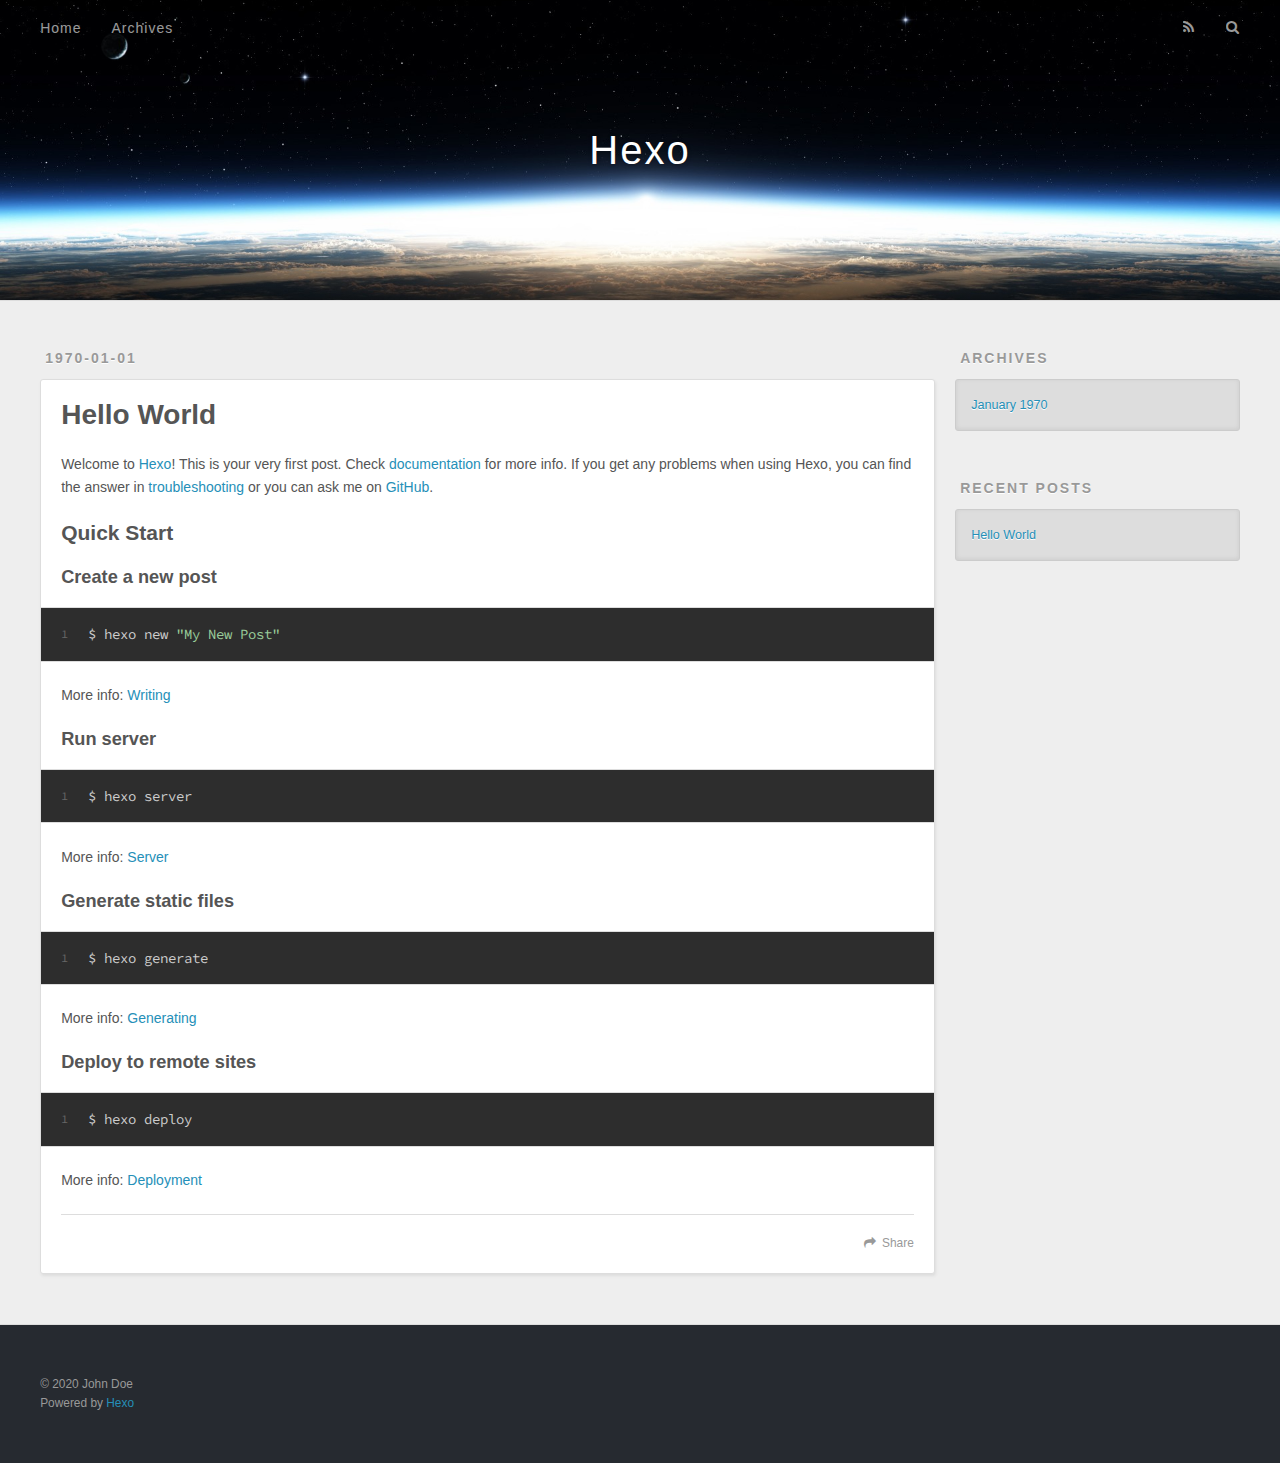
==== index.html @ 63b8f74a "Site updated: 2020-12-03 11:47:05" ====
<!DOCTYPE html>
<html>
<head>
  <meta charset="utf-8">
  

  
  <title>Hexo</title>
  <meta name="viewport" content="width=device-width, initial-scale=1, maximum-scale=1">
  <meta property="og:type" content="website">
<meta property="og:title" content="Hexo">
<meta property="og:url" content="http://example.com/index.html">
<meta property="og:site_name" content="Hexo">
<meta property="og:locale" content="en_US">
<meta property="article:author" content="John Doe">
<meta name="twitter:card" content="summary">
  
    <link rel="alternate" href="/atom.xml" title="Hexo" type="application/atom+xml">
  
  
    <link rel="icon" href="/favicon.png">
  
  
    <link href="//fonts.googleapis.com/css?family=Source+Code+Pro" rel="stylesheet" type="text/css">
  
  
<link rel="stylesheet" href="/css/style.css">

<meta name="generator" content="Hexo 5.2.0"></head>

<body>
  <div id="container">
    <div id="wrap">
      <header id="header">
  <div id="banner"></div>
  <div id="header-outer" class="outer">
    <div id="header-title" class="inner">
      <h1 id="logo-wrap">
        <a href="/" id="logo">Hexo</a>
      </h1>
      
    </div>
    <div id="header-inner" class="inner">
      <nav id="main-nav">
        <a id="main-nav-toggle" class="nav-icon"></a>
        
          <a class="main-nav-link" href="/">Home</a>
        
          <a class="main-nav-link" href="/archives">Archives</a>
        
      </nav>
      <nav id="sub-nav">
        
          <a id="nav-rss-link" class="nav-icon" href="/atom.xml" title="RSS Feed"></a>
        
        <a id="nav-search-btn" class="nav-icon" title="Search"></a>
      </nav>
      <div id="search-form-wrap">
        <form action="//google.com/search" method="get" accept-charset="UTF-8" class="search-form"><input type="search" name="q" class="search-form-input" placeholder="Search"><button type="submit" class="search-form-submit">&#xF002;</button><input type="hidden" name="sitesearch" value="http://example.com"></form>
      </div>
    </div>
  </div>
</header>
      <div class="outer">
        <section id="main">
  
    <article id="post-hello-world" class="article article-type-post" itemscope itemprop="blogPost">
  <div class="article-meta">
    <a href="/1970/01/01/hello-world/" class="article-date">
  <time datetime="1970-01-01T00:00:00.000Z" itemprop="datePublished">1970-01-01</time>
</a>
    
  </div>
  <div class="article-inner">
    
    
      <header class="article-header">
        
  
    <h1 itemprop="name">
      <a class="article-title" href="/1970/01/01/hello-world/">Hello World</a>
    </h1>
  

      </header>
    
    <div class="article-entry" itemprop="articleBody">
      
        <p>Welcome to <a target="_blank" rel="noopener" href="https://hexo.io/">Hexo</a>! This is your very first post. Check <a target="_blank" rel="noopener" href="https://hexo.io/docs/">documentation</a> for more info. If you get any problems when using Hexo, you can find the answer in <a target="_blank" rel="noopener" href="https://hexo.io/docs/troubleshooting.html">troubleshooting</a> or you can ask me on <a target="_blank" rel="noopener" href="https://github.com/hexojs/hexo/issues">GitHub</a>.</p>
<h2 id="Quick-Start"><a href="#Quick-Start" class="headerlink" title="Quick Start"></a>Quick Start</h2><h3 id="Create-a-new-post"><a href="#Create-a-new-post" class="headerlink" title="Create a new post"></a>Create a new post</h3><figure class="highlight bash"><table><tr><td class="gutter"><pre><span class="line">1</span><br></pre></td><td class="code"><pre><span class="line">$ hexo new <span class="string">&quot;My New Post&quot;</span></span><br></pre></td></tr></table></figure>

<p>More info: <a target="_blank" rel="noopener" href="https://hexo.io/docs/writing.html">Writing</a></p>
<h3 id="Run-server"><a href="#Run-server" class="headerlink" title="Run server"></a>Run server</h3><figure class="highlight bash"><table><tr><td class="gutter"><pre><span class="line">1</span><br></pre></td><td class="code"><pre><span class="line">$ hexo server</span><br></pre></td></tr></table></figure>

<p>More info: <a target="_blank" rel="noopener" href="https://hexo.io/docs/server.html">Server</a></p>
<h3 id="Generate-static-files"><a href="#Generate-static-files" class="headerlink" title="Generate static files"></a>Generate static files</h3><figure class="highlight bash"><table><tr><td class="gutter"><pre><span class="line">1</span><br></pre></td><td class="code"><pre><span class="line">$ hexo generate</span><br></pre></td></tr></table></figure>

<p>More info: <a target="_blank" rel="noopener" href="https://hexo.io/docs/generating.html">Generating</a></p>
<h3 id="Deploy-to-remote-sites"><a href="#Deploy-to-remote-sites" class="headerlink" title="Deploy to remote sites"></a>Deploy to remote sites</h3><figure class="highlight bash"><table><tr><td class="gutter"><pre><span class="line">1</span><br></pre></td><td class="code"><pre><span class="line">$ hexo deploy</span><br></pre></td></tr></table></figure>

<p>More info: <a target="_blank" rel="noopener" href="https://hexo.io/docs/one-command-deployment.html">Deployment</a></p>

      
    </div>
    <footer class="article-footer">
      <a data-url="http://example.com/1970/01/01/hello-world/" data-id="cki8rxpzt00001fpi5sg90fpa" class="article-share-link">Share</a>
      
      
    </footer>
  </div>
  
</article>


  


</section>
        
          <aside id="sidebar">
  
    

  
    

  
    
  
    
  <div class="widget-wrap">
    <h3 class="widget-title">Archives</h3>
    <div class="widget">
      <ul class="archive-list"><li class="archive-list-item"><a class="archive-list-link" href="/archives/1970/01/">January 1970</a></li></ul>
    </div>
  </div>


  
    
  <div class="widget-wrap">
    <h3 class="widget-title">Recent Posts</h3>
    <div class="widget">
      <ul>
        
          <li>
            <a href="/1970/01/01/hello-world/">Hello World</a>
          </li>
        
      </ul>
    </div>
  </div>

  
</aside>
        
      </div>
      <footer id="footer">
  
  <div class="outer">
    <div id="footer-info" class="inner">
      &copy; 2020 John Doe<br>
      Powered by <a href="http://hexo.io/" target="_blank">Hexo</a>
    </div>
  </div>
</footer>
    </div>
    <nav id="mobile-nav">
  
    <a href="/" class="mobile-nav-link">Home</a>
  
    <a href="/archives" class="mobile-nav-link">Archives</a>
  
</nav>
    

<script src="//ajax.googleapis.com/ajax/libs/jquery/2.0.3/jquery.min.js"></script>


  
<link rel="stylesheet" href="/fancybox/jquery.fancybox.css">

  
<script src="/fancybox/jquery.fancybox.pack.js"></script>




<script src="/js/script.js"></script>




  </div>
</body>
</html>
---- css/style.css ----
body {
  width: 100%;
}
body:before,
body:after {
  content: "";
  display: table;
}
body:after {
  clear: both;
}
html,
body,
div,
span,
applet,
object,
iframe,
h1,
h2,
h3,
h4,
h5,
h6,
p,
blockquote,
pre,
a,
abbr,
acronym,
address,
big,
cite,
code,
del,
dfn,
em,
img,
ins,
kbd,
q,
s,
samp,
small,
strike,
strong,
sub,
sup,
tt,
var,
dl,
dt,
dd,
ol,
ul,
li,
fieldset,
form,
label,
legend,
table,
caption,
tbody,
tfoot,
thead,
tr,
th,
td {
  margin: 0;
  padding: 0;
  border: 0;
  outline: 0;
  font-weight: inherit;
  font-style: inherit;
  font-family: inherit;
  font-size: 100%;
  vertical-align: baseline;
}
body {
  line-height: 1;
  color: #000;
  background: #fff;
}
ol,
ul {
  list-style: none;
}
table {
  border-collapse: separate;
  border-spacing: 0;
  vertical-align: middle;
}
caption,
th,
td {
  text-align: left;
  font-weight: normal;
  vertical-align: middle;
}
a img {
  border: none;
}
input,
button {
  margin: 0;
  padding: 0;
}
input::-moz-focus-inner,
button::-moz-focus-inner {
  border: 0;
  padding: 0;
}
@font-face {
  font-family: FontAwesome;
  font-style: normal;
  font-weight: normal;
  src: url("fonts/fontawesome-webfont.eot?v=#4.0.3");
  src: url("fonts/fontawesome-webfont.eot?#iefix&v=#4.0.3") format("embedded-opentype"), url("fonts/fontawesome-webfont.woff?v=#4.0.3") format("woff"), url("fonts/fontawesome-webfont.ttf?v=#4.0.3") format("truetype"), url("fonts/fontawesome-webfont.svg#fontawesomeregular?v=#4.0.3") format("svg");
}
html,
body,
#container {
  height: 100%;
}
body {
  background: #eee;
  font: 14px -apple-system, BlinkMacSystemFont, "Segoe UI", "Roboto", "Oxygen", "Ubuntu", "Cantarell", "Fira Sans", "Droid Sans", "Helvetica Neue", sans-serif;
  -webkit-text-size-adjust: 100%;
}
.outer {
  max-width: 1220px;
  margin: 0 auto;
  padding: 0 20px;
}
.outer:before,
.outer:after {
  content: "";
  display: table;
}
.outer:after {
  clear: both;
}
.inner {
  display: inline;
  float: left;
  width: 98.33333333333333%;
  margin: 0 0.833333333333333%;
}
.left,
.alignleft {
  float: left;
}
.right,
.alignright {
  float: right;
}
.clear {
  clear: both;
}
#container {
  position: relative;
}
.mobile-nav-on {
  overflow: hidden;
}
#wrap {
  height: 100%;
  width: 100%;
  position: absolute;
  top: 0;
  left: 0;
  -webkit-transition: 0.2s ease-out;
  -moz-transition: 0.2s ease-out;
  -ms-transition: 0.2s ease-out;
  transition: 0.2s ease-out;
  z-index: 1;
  background: #eee;
}
.mobile-nav-on #wrap {
  left: 280px;
}
@media screen and (min-width: 768px) {
  #main {
    display: inline;
    float: left;
    width: 73.33333333333333%;
    margin: 0 0.833333333333333%;
  }
}
.article-date,
.article-category-link,
.archive-year,
.widget-title {
  text-decoration: none;
  text-transform: uppercase;
  letter-spacing: 2px;
  color: #999;
  margin-bottom: 1em;
  margin-left: 5px;
  line-height: 1em;
  text-shadow: 0 1px #fff;
  font-weight: bold;
}
.article-inner,
.archive-article-inner {
  background: #fff;
  -webkit-box-shadow: 1px 2px 3px #ddd;
  box-shadow: 1px 2px 3px #ddd;
  border: 1px solid #ddd;
  border-radius: 3px;
}
.article-entry h1,
.widget h1 {
  font-size: 2em;
}
.article-entry h2,
.widget h2 {
  font-size: 1.5em;
}
.article-entry h3,
.widget h3 {
  font-size: 1.3em;
}
.article-entry h4,
.widget h4 {
  font-size: 1.2em;
}
.article-entry h5,
.widget h5 {
  font-size: 1em;
}
.article-entry h6,
.widget h6 {
  font-size: 1em;
  color: #999;
}
.article-entry hr,
.widget hr {
  border: 1px dashed #ddd;
}
.article-entry strong,
.widget strong {
  font-weight: bold;
}
.article-entry em,
.widget em,
.article-entry cite,
.widget cite {
  font-style: italic;
}
.article-entry sup,
.widget sup,
.article-entry sub,
.widget sub {
  font-size: 0.75em;
  line-height: 0;
  position: relative;
  vertical-align: baseline;
}
.article-entry sup,
.widget sup {
  top: -0.5em;
}
.article-entry sub,
.widget sub {
  bottom: -0.2em;
}
.article-entry small,
.widget small {
  font-size: 0.85em;
}
.article-entry acronym,
.widget acronym,
.article-entry abbr,
.widget abbr {
  border-bottom: 1px dotted;
}
.article-entry ul,
.widget ul,
.article-entry ol,
.widget ol,
.article-entry dl,
.widget dl {
  margin: 0 20px;
  line-height: 1.6em;
}
.article-entry ul ul,
.widget ul ul,
.article-entry ol ul,
.widget ol ul,
.article-entry ul ol,
.widget ul ol,
.article-entry ol ol,
.widget ol ol {
  margin-top: 0;
  margin-bottom: 0;
}
.article-entry ul,
.widget ul {
  list-style: disc;
}
.article-entry ol,
.widget ol {
  list-style: decimal;
}
.article-entry dt,
.widget dt {
  font-weight: bold;
}
#header {
  height: 300px;
  position: relative;
  border-bottom: 1px solid #ddd;
}
#header:before,
#header:after {
  content: "";
  position: absolute;
  left: 0;
  right: 0;
  height: 40px;
}
#header:before {
  top: 0;
  background: -webkit-linear-gradient(rgba(0,0,0,0.2), transparent);
  background: -moz-linear-gradient(rgba(0,0,0,0.2), transparent);
  background: -ms-linear-gradient(rgba(0,0,0,0.2), transparent);
  background: linear-gradient(rgba(0,0,0,0.2), transparent);
}
#header:after {
  bottom: 0;
  background: -webkit-linear-gradient(transparent, rgba(0,0,0,0.2));
  background: -moz-linear-gradient(transparent, rgba(0,0,0,0.2));
  background: -ms-linear-gradient(transparent, rgba(0,0,0,0.2));
  background: linear-gradient(transparent, rgba(0,0,0,0.2));
}
#header-outer {
  height: 100%;
  position: relative;
}
#header-inner {
  position: relative;
  overflow: hidden;
}
#banner {
  position: absolute;
  top: 0;
  left: 0;
  width: 100%;
  height: 100%;
  background: url("images/banner.jpg") center #000;
  -webkit-background-size: cover;
  -moz-background-size: cover;
  background-size: cover;
  z-index: -1;
}
#header-title {
  text-align: center;
  height: 40px;
  position: absolute;
  top: 50%;
  left: 0;
  margin-top: -20px;
}
#logo,
#subtitle {
  text-decoration: none;
  color: #fff;
  font-weight: 300;
  text-shadow: 0 1px 4px rgba(0,0,0,0.3);
}
#logo {
  font-size: 40px;
  line-height: 40px;
  letter-spacing: 2px;
}
#subtitle {
  font-size: 16px;
  line-height: 16px;
  letter-spacing: 1px;
}
#subtitle-wrap {
  margin-top: 16px;
}
#main-nav {
  float: left;
  margin-left: -15px;
}
.nav-icon,
.main-nav-link {
  float: left;
  color: #fff;
  opacity: 0.6;
  text-decoration: none;
  text-shadow: 0 1px rgba(0,0,0,0.2);
  -webkit-transition: opacity 0.2s;
  -moz-transition: opacity 0.2s;
  -ms-transition: opacity 0.2s;
  transition: opacity 0.2s;
  display: block;
  padding: 20px 15px;
}
.nav-icon:hover,
.main-nav-link:hover {
  opacity: 1;
}
.nav-icon {
  font-family: FontAwesome;
  text-align: center;
  font-size: 14px;
  width: 14px;
  height: 14px;
  padding: 20px 15px;
  position: relative;
  cursor: pointer;
}
.main-nav-link {
  font-weight: 300;
  letter-spacing: 1px;
}
@media screen and (max-width: 479px) {
  .main-nav-link {
    display: none;
  }
}
#main-nav-toggle {
  display: none;
}
#main-nav-toggle:before {
  content: "\f0c9";
}
@media screen and (max-width: 479px) {
  #main-nav-toggle {
    display: block;
  }
}
#sub-nav {
  float: right;
  margin-right: -15px;
}
#nav-rss-link:before {
  content: "\f09e";
}
#nav-search-btn:before {
  content: "\f002";
}
#search-form-wrap {
  position: absolute;
  top: 15px;
  width: 150px;
  height: 30px;
  right: -150px;
  opacity: 0;
  -webkit-transition: 0.2s ease-out;
  -moz-transition: 0.2s ease-out;
  -ms-transition: 0.2s ease-out;
  transition: 0.2s ease-out;
}
#search-form-wrap.on {
  opacity: 1;
  right: 0;
}
@media screen and (max-width: 479px) {
  #search-form-wrap {
    width: 100%;
    right: -100%;
  }
}
.search-form {
  position: absolute;
  top: 0;
  left: 0;
  right: 0;
  background: #fff;
  padding: 5px 15px;
  border-radius: 15px;
  -webkit-box-shadow: 0 0 10px rgba(0,0,0,0.3);
  box-shadow: 0 0 10px rgba(0,0,0,0.3);
}
.search-form-input {
  border: none;
  background: none;
  color: #555;
  width: 100%;
  font: 13px -apple-system, BlinkMacSystemFont, "Segoe UI", "Roboto", "Oxygen", "Ubuntu", "Cantarell", "Fira Sans", "Droid Sans", "Helvetica Neue", sans-serif;
  outline: none;
}
.search-form-input::-webkit-search-results-decoration,
.search-form-input::-webkit-search-cancel-button {
  -webkit-appearance: none;
}
.search-form-submit {
  position: absolute;
  top: 50%;
  right: 10px;
  margin-top: -7px;
  font: 13px FontAwesome;
  border: none;
  background: none;
  color: #bbb;
  cursor: pointer;
}
.search-form-submit:hover,
.search-form-submit:focus {
  color: #777;
}
.article {
  margin: 50px 0;
}
.article-inner {
  overflow: hidden;
}
.article-meta:before,
.article-meta:after {
  content: "";
  display: table;
}
.article-meta:after {
  clear: both;
}
.article-date {
  float: left;
}
.article-category {
  float: left;
  line-height: 1em;
  color: #ccc;
  text-shadow: 0 1px #fff;
  margin-left: 8px;
}
.article-category:before {
  content: "\2022";
}
.article-category-link {
  margin: 0 12px 1em;
}
.article-header {
  padding: 20px 20px 0;
}
.article-title {
  text-decoration: none;
  font-size: 2em;
  font-weight: bold;
  color: #555;
  line-height: 1.1em;
  -webkit-transition: color 0.2s;
  -moz-transition: color 0.2s;
  -ms-transition: color 0.2s;
  transition: color 0.2s;
}
a.article-title:hover {
  color: #258fb8;
}
.article-entry {
  color: #555;
  padding: 0 20px;
}
.article-entry:before,
.article-entry:after {
  content: "";
  display: table;
}
.article-entry:after {
  clear: both;
}
.article-entry p,
.article-entry table {
  line-height: 1.6em;
  margin: 1.6em 0;
}
.article-entry h1,
.article-entry h2,
.article-entry h3,
.article-entry h4,
.article-entry h5,
.article-entry h6 {
  font-weight: bold;
}
.article-entry h1,
.article-entry h2,
.article-entry h3,
.article-entry h4,
.article-entry h5,
.article-entry h6 {
  line-height: 1.1em;
  margin: 1.1em 0;
}
.article-entry a {
  color: #258fb8;
  text-decoration: none;
}
.article-entry a:hover {
  text-decoration: underline;
}
.article-entry ul,
.article-entry ol,
.article-entry dl {
  margin-top: 1.6em;
  margin-bottom: 1.6em;
}
.article-entry img,
.article-entry video {
  max-width: 100%;
  height: auto;
  display: block;
  margin: auto;
}
.article-entry iframe {
  border: none;
}
.article-entry table {
  width: 100%;
  border-collapse: collapse;
  border-spacing: 0;
}
.article-entry th {
  font-weight: bold;
  border-bottom: 3px solid #ddd;
  padding-bottom: 0.5em;
}
.article-entry td {
  border-bottom: 1px solid #ddd;
  padding: 10px 0;
}
.article-entry blockquote {
  font-family: Georgia, "Times New Roman", serif;
  font-size: 1.4em;
  margin: 1.6em 20px;
  text-align: center;
}
.article-entry blockquote footer {
  font-size: 14px;
  margin: 1.6em 0;
  font-family: -apple-system, BlinkMacSystemFont, "Segoe UI", "Roboto", "Oxygen", "Ubuntu", "Cantarell", "Fira Sans", "Droid Sans", "Helvetica Neue", sans-serif;
}
.article-entry blockquote footer cite:before {
  content: "—";
  padding: 0 0.5em;
}
.article-entry .pullquote {
  text-align: left;
  width: 45%;
  margin: 0;
}
.article-entry .pullquote.left {
  margin-left: 0.5em;
  margin-right: 1em;
}
.article-entry .pullquote.right {
  margin-right: 0.5em;
  margin-left: 1em;
}
.article-entry .caption {
  color: #999;
  display: block;
  font-size: 0.9em;
  margin-top: 0.5em;
  position: relative;
  text-align: center;
}
.article-entry .video-container {
  position: relative;
  padding-top: 56.25%;
  height: 0;
  overflow: hidden;
}
.article-entry .video-container iframe,
.article-entry .video-container object,
.article-entry .video-container embed {
  position: absolute;
  top: 0;
  left: 0;
  width: 100%;
  height: 100%;
  margin-top: 0;
}
.article-more-link a {
  display: inline-block;
  line-height: 1em;
  padding: 6px 15px;
  border-radius: 15px;
  background: #eee;
  color: #999;
  text-shadow: 0 1px #fff;
  text-decoration: none;
}
.article-more-link a:hover {
  background: #258fb8;
  color: #fff;
  text-decoration: none;
  text-shadow: 0 1px #1e7293;
}
.article-footer {
  font-size: 0.85em;
  line-height: 1.6em;
  border-top: 1px solid #ddd;
  padding-top: 1.6em;
  margin: 0 20px 20px;
}
.article-footer:before,
.article-footer:after {
  content: "";
  display: table;
}
.article-footer:after {
  clear: both;
}
.article-footer a {
  color: #999;
  text-decoration: none;
}
.article-footer a:hover {
  color: #555;
}
.article-tag-list-item {
  float: left;
  margin-right: 10px;
}
.article-tag-list-link:before {
  content: "#";
}
.article-comment-link {
  float: right;
}
.article-comment-link:before {
  content: "\f075";
  font-family: FontAwesome;
  padding-right: 8px;
}
.article-share-link {
  cursor: pointer;
  float: right;
  margin-left: 20px;
}
.article-share-link:before {
  content: "\f064";
  font-family: FontAwesome;
  padding-right: 6px;
}
#article-nav {
  position: relative;
}
#article-nav:before,
#article-nav:after {
  content: "";
  display: table;
}
#article-nav:after {
  clear: both;
}
@media screen and (min-width: 768px) {
  #article-nav {
    margin: 50px 0;
  }
  #article-nav:before {
    width: 8px;
    height: 8px;
    position: absolute;
    top: 50%;
    left: 50%;
    margin-top: -4px;
    margin-left: -4px;
    content: "";
    border-radius: 50%;
    background: #ddd;
    -webkit-box-shadow: 0 1px 2px #fff;
    box-shadow: 0 1px 2px #fff;
  }
}
.article-nav-link-wrap {
  text-decoration: none;
  text-shadow: 0 1px #fff;
  color: #999;
  -webkit-box-sizing: border-box;
  -moz-box-sizing: border-box;
  box-sizing: border-box;
  margin-top: 50px;
  text-align: center;
  display: block;
}
.article-nav-link-wrap:hover {
  color: #555;
}
@media screen and (min-width: 768px) {
  .article-nav-link-wrap {
    width: 50%;
    margin-top: 0;
  }
}
@media screen and (min-width: 768px) {
  #article-nav-newer {
    float: left;
    text-align: right;
    padding-right: 20px;
  }
}
@media screen and (min-width: 768px) {
  #article-nav-older {
    float: right;
    text-align: left;
    padding-left: 20px;
  }
}
.article-nav-caption {
  text-transform: uppercase;
  letter-spacing: 2px;
  color: #ddd;
  line-height: 1em;
  font-weight: bold;
}
#article-nav-newer .article-nav-caption {
  margin-right: -2px;
}
.article-nav-title {
  font-size: 0.85em;
  line-height: 1.6em;
  margin-top: 0.5em;
}
.article-share-box {
  position: absolute;
  display: none;
  background: #fff;
  -webkit-box-shadow: 1px 2px 10px rgba(0,0,0,0.2);
  box-shadow: 1px 2px 10px rgba(0,0,0,0.2);
  border-radius: 3px;
  margin-left: -145px;
  overflow: hidden;
  z-index: 1;
}
.article-share-box.on {
  display: block;
}
.article-share-input {
  width: 100%;
  background: none;
  -webkit-box-sizing: border-box;
  -moz-box-sizing: border-box;
  box-sizing: border-box;
  font: 14px -apple-system, BlinkMacSystemFont, "Segoe UI", "Roboto", "Oxygen", "Ubuntu", "Cantarell", "Fira Sans", "Droid Sans", "Helvetica Neue", sans-serif;
  padding: 0 15px;
  color: #555;
  outline: none;
  border: 1px solid #ddd;
  border-radius: 3px 3px 0 0;
  height: 36px;
  line-height: 36px;
}
.article-share-links {
  background: #eee;
}
.article-share-links:before,
.article-share-links:after {
  content: "";
  display: table;
}
.article-share-links:after {
  clear: both;
}
.article-share-twitter,
.article-share-facebook,
.article-share-pinterest,
.article-share-google {
  width: 50px;
  height: 36px;
  display: block;
  float: left;
  position: relative;
  color: #999;
  text-shadow: 0 1px #fff;
}
.article-share-twitter:before,
.article-share-facebook:before,
.article-share-pinterest:before,
.article-share-google:before {
  font-size: 20px;
  font-family: FontAwesome;
  width: 20px;
  height: 20px;
  position: absolute;
  top: 50%;
  left: 50%;
  margin-top: -10px;
  margin-left: -10px;
  text-align: center;
}
.article-share-twitter:hover,
.article-share-facebook:hover,
.article-share-pinterest:hover,
.article-share-google:hover {
  color: #fff;
}
.article-share-twitter:before {
  content: "\f099";
}
.article-share-twitter:hover {
  background: #00aced;
  text-shadow: 0 1px #008abe;
}
.article-share-facebook:before {
  content: "\f09a";
}
.article-share-facebook:hover {
  background: #3b5998;
  text-shadow: 0 1px #2f477a;
}
.article-share-pinterest:before {
  content: "\f0d2";
}
.article-share-pinterest:hover {
  background: #cb2027;
  text-shadow: 0 1px #a21a1f;
}
.article-share-google:before {
  content: "\f0d5";
}
.article-share-google:hover {
  background: #dd4b39;
  text-shadow: 0 1px #be3221;
}
.article-gallery {
  background: #000;
  position: relative;
}
.article-gallery-photos {
  position: relative;
  overflow: hidden;
}
.article-gallery-img {
  display: none;
  max-width: 100%;
}
.article-gallery-img:first-child {
  display: block;
}
.article-gallery-img.loaded {
  position: absolute;
  display: block;
}
.article-gallery-img img {
  display: block;
  max-width: 100%;
  margin: 0 auto;
}
#comments {
  background: #fff;
  -webkit-box-shadow: 1px 2px 3px #ddd;
  box-shadow: 1px 2px 3px #ddd;
  padding: 20px;
  border: 1px solid #ddd;
  border-radius: 3px;
  margin: 50px 0;
}
#comments a {
  color: #258fb8;
}
.archives-wrap {
  margin: 50px 0;
}
.archives:before,
.archives:after {
  content: "";
  display: table;
}
.archives:after {
  clear: both;
}
.archive-year-wrap {
  margin-bottom: 1em;
}
.archives {
  -webkit-column-gap: 10px;
  -moz-column-gap: 10px;
  column-gap: 10px;
}
@media screen and (min-width: 480px) and (max-width: 767px) {
  .archives {
    -webkit-column-count: 2;
    -moz-column-count: 2;
    column-count: 2;
  }
}
@media screen and (min-width: 768px) {
  .archives {
    -webkit-column-count: 3;
    -moz-column-count: 3;
    column-count: 3;
  }
}
.archive-article {
  -webkit-column-break-inside: avoid;
  page-break-inside: avoid;
  overflow: hidden;
  break-inside: avoid-column;
}
.archive-article-inner {
  padding: 10px;
  margin-bottom: 15px;
}
.archive-article-title {
  text-decoration: none;
  font-weight: bold;
  color: #555;
  -webkit-transition: color 0.2s;
  -moz-transition: color 0.2s;
  -ms-transition: color 0.2s;
  transition: color 0.2s;
  line-height: 1.6em;
}
.archive-article-title:hover {
  color: #258fb8;
}
.archive-article-footer {
  margin-top: 1em;
}
.archive-article-date {
  color: #999;
  text-decoration: none;
  font-size: 0.85em;
  line-height: 1em;
  margin-bottom: 0.5em;
  display: block;
}
#page-nav {
  margin: 50px auto;
  background: #fff;
  -webkit-box-shadow: 1px 2px 3px #ddd;
  box-shadow: 1px 2px 3px #ddd;
  border: 1px solid #ddd;
  border-radius: 3px;
  text-align: center;
  color: #999;
  overflow: hidden;
}
#page-nav:before,
#page-nav:after {
  content: "";
  display: table;
}
#page-nav:after {
  clear: both;
}
#page-nav a,
#page-nav span {
  padding: 10px 20px;
  line-height: 1;
  height: 2ex;
}
#page-nav a {
  color: #999;
  text-decoration: none;
}
#page-nav a:hover {
  background: #999;
  color: #fff;
}
#page-nav .prev {
  float: left;
}
#page-nav .next {
  float: right;
}
#page-nav .page-number {
  display: inline-block;
}
@media screen and (max-width: 479px) {
  #page-nav .page-number {
    display: none;
  }
}
#page-nav .current {
  color: #555;
  font-weight: bold;
}
#page-nav .space {
  color: #ddd;
}
#footer {
  background: #262a30;
  padding: 50px 0;
  border-top: 1px solid #ddd;
  color: #999;
}
#footer a {
  color: #258fb8;
  text-decoration: none;
}
#footer a:hover {
  text-decoration: underline;
}
#footer-info {
  line-height: 1.6em;
  font-size: 0.85em;
}
.article-entry pre,
.article-entry .highlight {
  background: #2d2d2d;
  margin: 0 -20px;
  padding: 15px 20px;
  border-style: solid;
  border-color: #ddd;
  border-width: 1px 0;
  overflow: auto;
  color: #ccc;
  line-height: 22.400000000000002px;
}
.article-entry .highlight .gutter pre,
.article-entry .gist .gist-file .gist-data .line-numbers {
  color: #666;
  font-size: 0.85em;
}
.article-entry pre,
.article-entry code {
  font-family: "Source Code Pro", Consolas, Monaco, Menlo, Consolas, monospace;
}
.article-entry code {
  background: #eee;
  text-shadow: 0 1px #fff;
  padding: 0 0.3em;
}
.article-entry pre code {
  background: none;
  text-shadow: none;
  padding: 0;
}
.article-entry .highlight pre {
  border: none;
  margin: 0;
  padding: 0;
}
.article-entry .highlight table {
  margin: 0;
  width: auto;
}
.article-entry .highlight td {
  border: none;
  padding: 0;
}
.article-entry .highlight figcaption {
  font-size: 0.85em;
  color: #999;
  line-height: 1em;
  margin-bottom: 1em;
}
.article-entry .highlight figcaption:before,
.article-entry .highlight figcaption:after {
  content: "";
  display: table;
}
.article-entry .highlight figcaption:after {
  clear: both;
}
.article-entry .highlight figcaption a {
  float: right;
}
.article-entry .highlight .gutter pre {
  text-align: right;
  padding-right: 20px;
}
.article-entry .highlight .line {
  height: 22.400000000000002px;
}
.article-entry .highlight .line.marked {
  background: #515151;
}
.article-entry .gist {
  margin: 0 -20px;
  border-style: solid;
  border-color: #ddd;
  border-width: 1px 0;
  background: #2d2d2d;
  padding: 15px 20px 15px 0;
}
.article-entry .gist .gist-file {
  border: none;
  font-family: "Source Code Pro", Consolas, Monaco, Menlo, Consolas, monospace;
  margin: 0;
}
.article-entry .gist .gist-file .gist-data {
  background: none;
  border: none;
}
.article-entry .gist .gist-file .gist-data .line-numbers {
  background: none;
  border: none;
  padding: 0 20px 0 0;
}
.article-entry .gist .gist-file .gist-data .line-data {
  padding: 0 !important;
}
.article-entry .gist .gist-file .highlight {
  margin: 0;
  padding: 0;
  border: none;
}
.article-entry .gist .gist-file .gist-meta {
  background: #2d2d2d;
  color: #999;
  font: 0.85em -apple-system, BlinkMacSystemFont, "Segoe UI", "Roboto", "Oxygen", "Ubuntu", "Cantarell", "Fira Sans", "Droid Sans", "Helvetica Neue", sans-serif;
  text-shadow: 0 0;
  padding: 0;
  margin-top: 1em;
  margin-left: 20px;
}
.article-entry .gist .gist-file .gist-meta a {
  color: #258fb8;
  font-weight: normal;
}
.article-entry .gist .gist-file .gist-meta a:hover {
  text-decoration: underline;
}
pre .comment,
pre .title {
  color: #999;
}
pre .variable,
pre .attribute,
pre .tag,
pre .regexp,
pre .ruby .constant,
pre .xml .tag .title,
pre .xml .pi,
pre .xml .doctype,
pre .html .doctype,
pre .css .id,
pre .css .class,
pre .css .pseudo {
  color: #f2777a;
}
pre .number,
pre .preprocessor,
pre .built_in,
pre .literal,
pre .params,
pre .constant {
  color: #f99157;
}
pre .class,
pre .ruby .class .title,
pre .css .rules .attribute {
  color: #9c9;
}
pre .string,
pre .value,
pre .inheritance,
pre .header,
pre .ruby .symbol,
pre .xml .cdata {
  color: #9c9;
}
pre .css .hexcolor {
  color: #6cc;
}
pre .function,
pre .python .decorator,
pre .python .title,
pre .ruby .function .title,
pre .ruby .title .keyword,
pre .perl .sub,
pre .javascript .title,
pre .coffeescript .title {
  color: #69c;
}
pre .keyword,
pre .javascript .function {
  color: #c9c;
}
@media screen and (max-width: 479px) {
  #mobile-nav {
    position: absolute;
    top: 0;
    left: 0;
    width: 280px;
    height: 100%;
    background: #191919;
    border-right: 1px solid #fff;
  }
}
@media screen and (max-width: 479px) {
  .mobile-nav-link {
    display: block;
    color: #999;
    text-decoration: none;
    padding: 15px 20px;
    font-weight: bold;
  }
  .mobile-nav-link:hover {
    color: #fff;
  }
}
@media screen and (min-width: 768px) {
  #sidebar {
    display: inline;
    float: left;
    width: 23.333333333333332%;
    margin: 0 0.833333333333333%;
  }
}
.widget-wrap {
  margin: 50px 0;
}
.widget {
  color: #777;
  text-shadow: 0 1px #fff;
  background: #ddd;
  -webkit-box-shadow: 0 -1px 4px #ccc inset;
  box-shadow: 0 -1px 4px #ccc inset;
  border: 1px solid #ccc;
  padding: 15px;
  border-radius: 3px;
}
.widget a {
  color: #258fb8;
  text-decoration: none;
}
.widget a:hover {
  text-decoration: underline;
}
.widget ul ul,
.widget ol ul,
.widget dl ul,
.widget ul ol,
.widget ol ol,
.widget dl ol,
.widget ul dl,
.widget ol dl,
.widget dl dl {
  margin-left: 15px;
  list-style: disc;
}
.widget {
  line-height: 1.6em;
  word-wrap: break-word;
  font-size: 0.9em;
}
.widget ul,
.widget ol {
  list-style: none;
  margin: 0;
}
.widget ul ul,
.widget ol ul,
.widget ul ol,
.widget ol ol {
  margin: 0 20px;
}
.widget ul ul,
.widget ol ul {
  list-style: disc;
}
.widget ul ol,
.widget ol ol {
  list-style: decimal;
}
.category-list-count,
.tag-list-count,
.archive-list-count {
  padding-left: 5px;
  color: #999;
  font-size: 0.85em;
}
.category-list-count:before,
.tag-list-count:before,
.archive-list-count:before {
  content: "(";
}
.category-list-count:after,
.tag-list-count:after,
.archive-list-count:after {
  content: ")";
}
.tagcloud a {
  margin-right: 5px;
  display: inline-block;
}
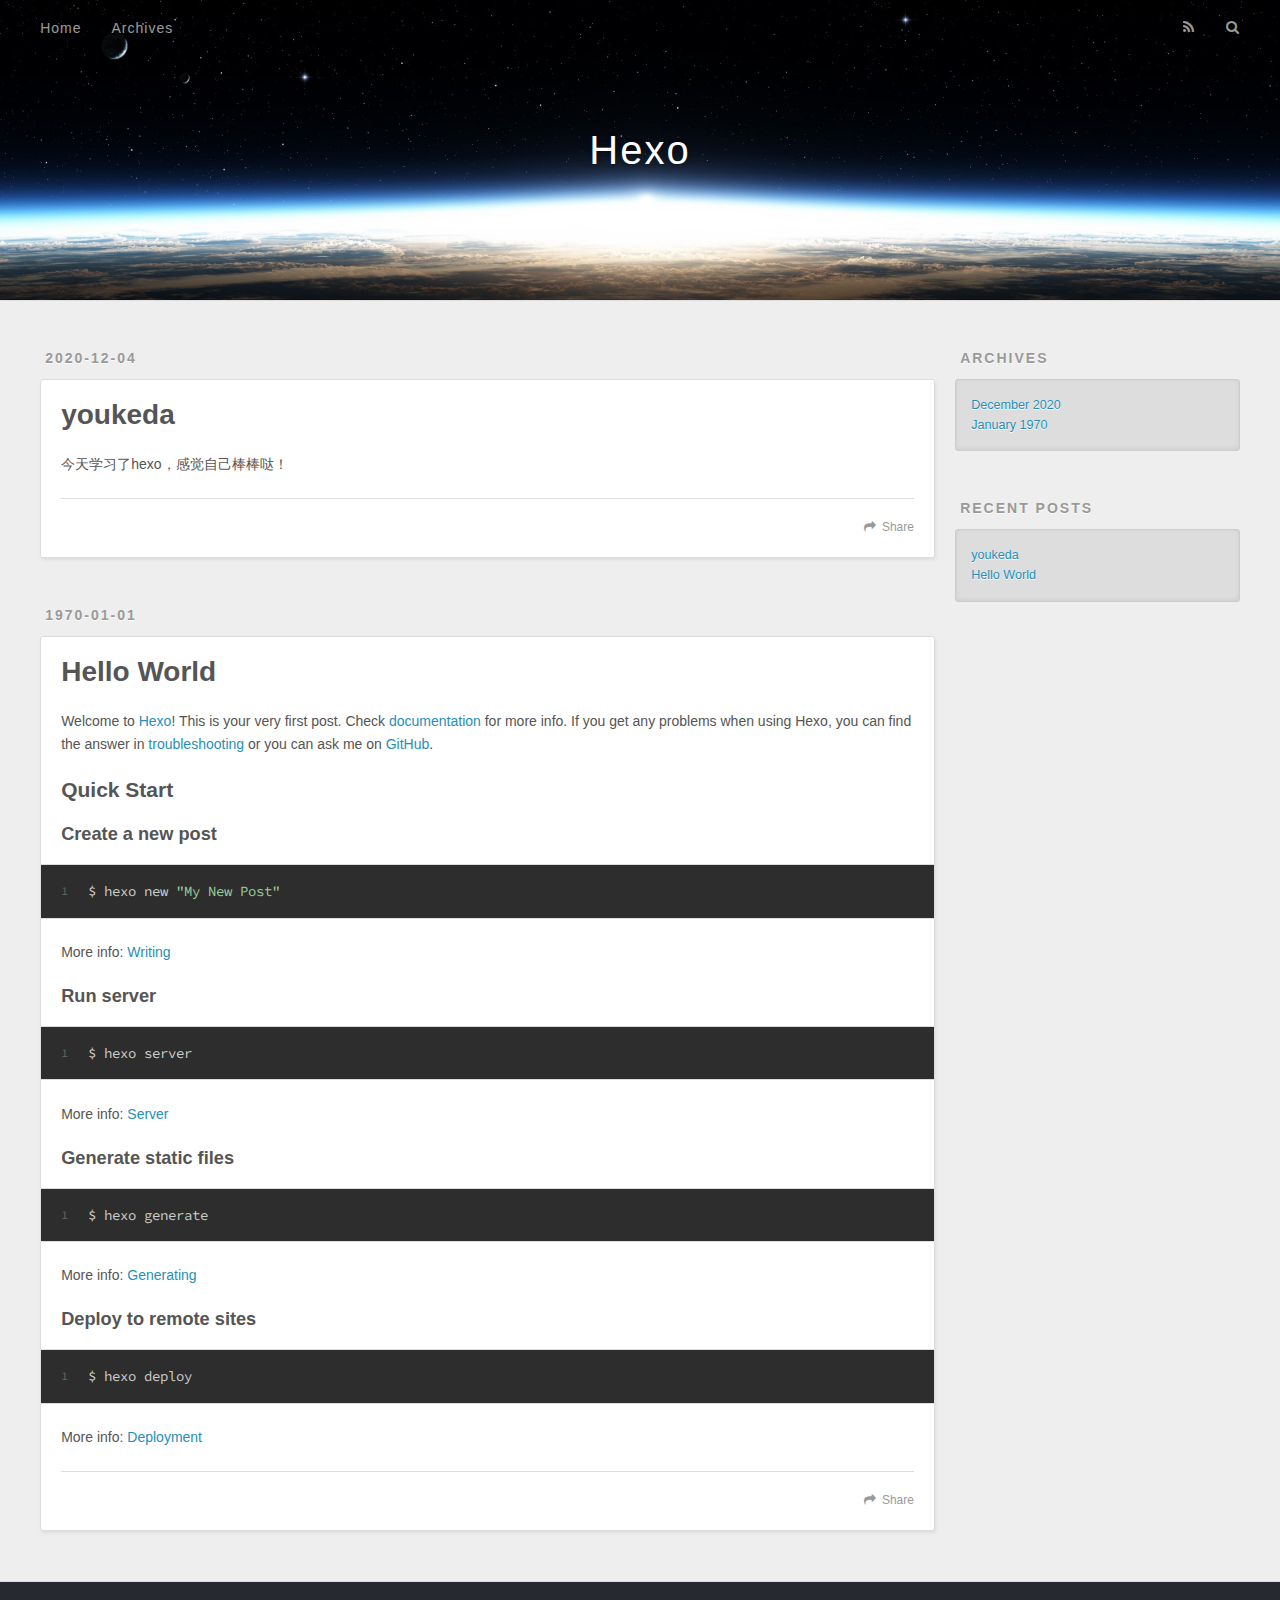
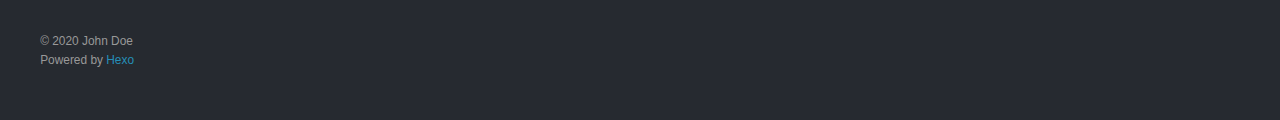
==== commit 76879058: "Site updated: 2020-12-04 13:58:14" ====
--- a/index.html
+++ b/index.html
@@ -64,6 +64,43 @@
       <div class="outer">
         <section id="main">
   
+    <article id="post-youkeda" class="article article-type-post" itemscope itemprop="blogPost">
+  <div class="article-meta">
+    <a href="/2020/12/04/youkeda/" class="article-date">
+  <time datetime="2020-12-04T13:54:50.000Z" itemprop="datePublished">2020-12-04</time>
+</a>
+    
+  </div>
+  <div class="article-inner">
+    
+    
+      <header class="article-header">
+        
+  
+    <h1 itemprop="name">
+      <a class="article-title" href="/2020/12/04/youkeda/">youkeda</a>
+    </h1>
+  
+
+      </header>
+    
+    <div class="article-entry" itemprop="articleBody">
+      
+        <p>今天学习了hexo，感觉自己棒棒哒！</p>
+
+      
+    </div>
+    <footer class="article-footer">
+      <a data-url="http://example.com/2020/12/04/youkeda/" data-id="ckiac1ulo00016pqjbfq24q5f" class="article-share-link">Share</a>
+      
+      
+    </footer>
+  </div>
+  
+</article>
+
+
+  
     <article id="post-hello-world" class="article article-type-post" itemscope itemprop="blogPost">
   <div class="article-meta">
     <a href="/1970/01/01/hello-world/" class="article-date">
@@ -103,7 +140,7 @@
       
     </div>
     <footer class="article-footer">
-      <a data-url="http://example.com/1970/01/01/hello-world/" data-id="cki8rxpzt00001fpi5sg90fpa" class="article-share-link">Share</a>
+      <a data-url="http://example.com/1970/01/01/hello-world/" data-id="ckiac1ulk00006pqjf87q68qx" class="article-share-link">Share</a>
       
       
     </footer>
@@ -131,7 +168,7 @@
   <div class="widget-wrap">
     <h3 class="widget-title">Archives</h3>
     <div class="widget">
-      <ul class="archive-list"><li class="archive-list-item"><a class="archive-list-link" href="/archives/1970/01/">January 1970</a></li></ul>
+      <ul class="archive-list"><li class="archive-list-item"><a class="archive-list-link" href="/archives/2020/12/">December 2020</a></li><li class="archive-list-item"><a class="archive-list-link" href="/archives/1970/01/">January 1970</a></li></ul>
     </div>
   </div>
 
@@ -144,6 +181,10 @@
       <ul>
         
           <li>
+            <a href="/2020/12/04/youkeda/">youkeda</a>
+          </li>
+        
+          <li>
             <a href="/1970/01/01/hello-world/">Hello World</a>
           </li>
         
